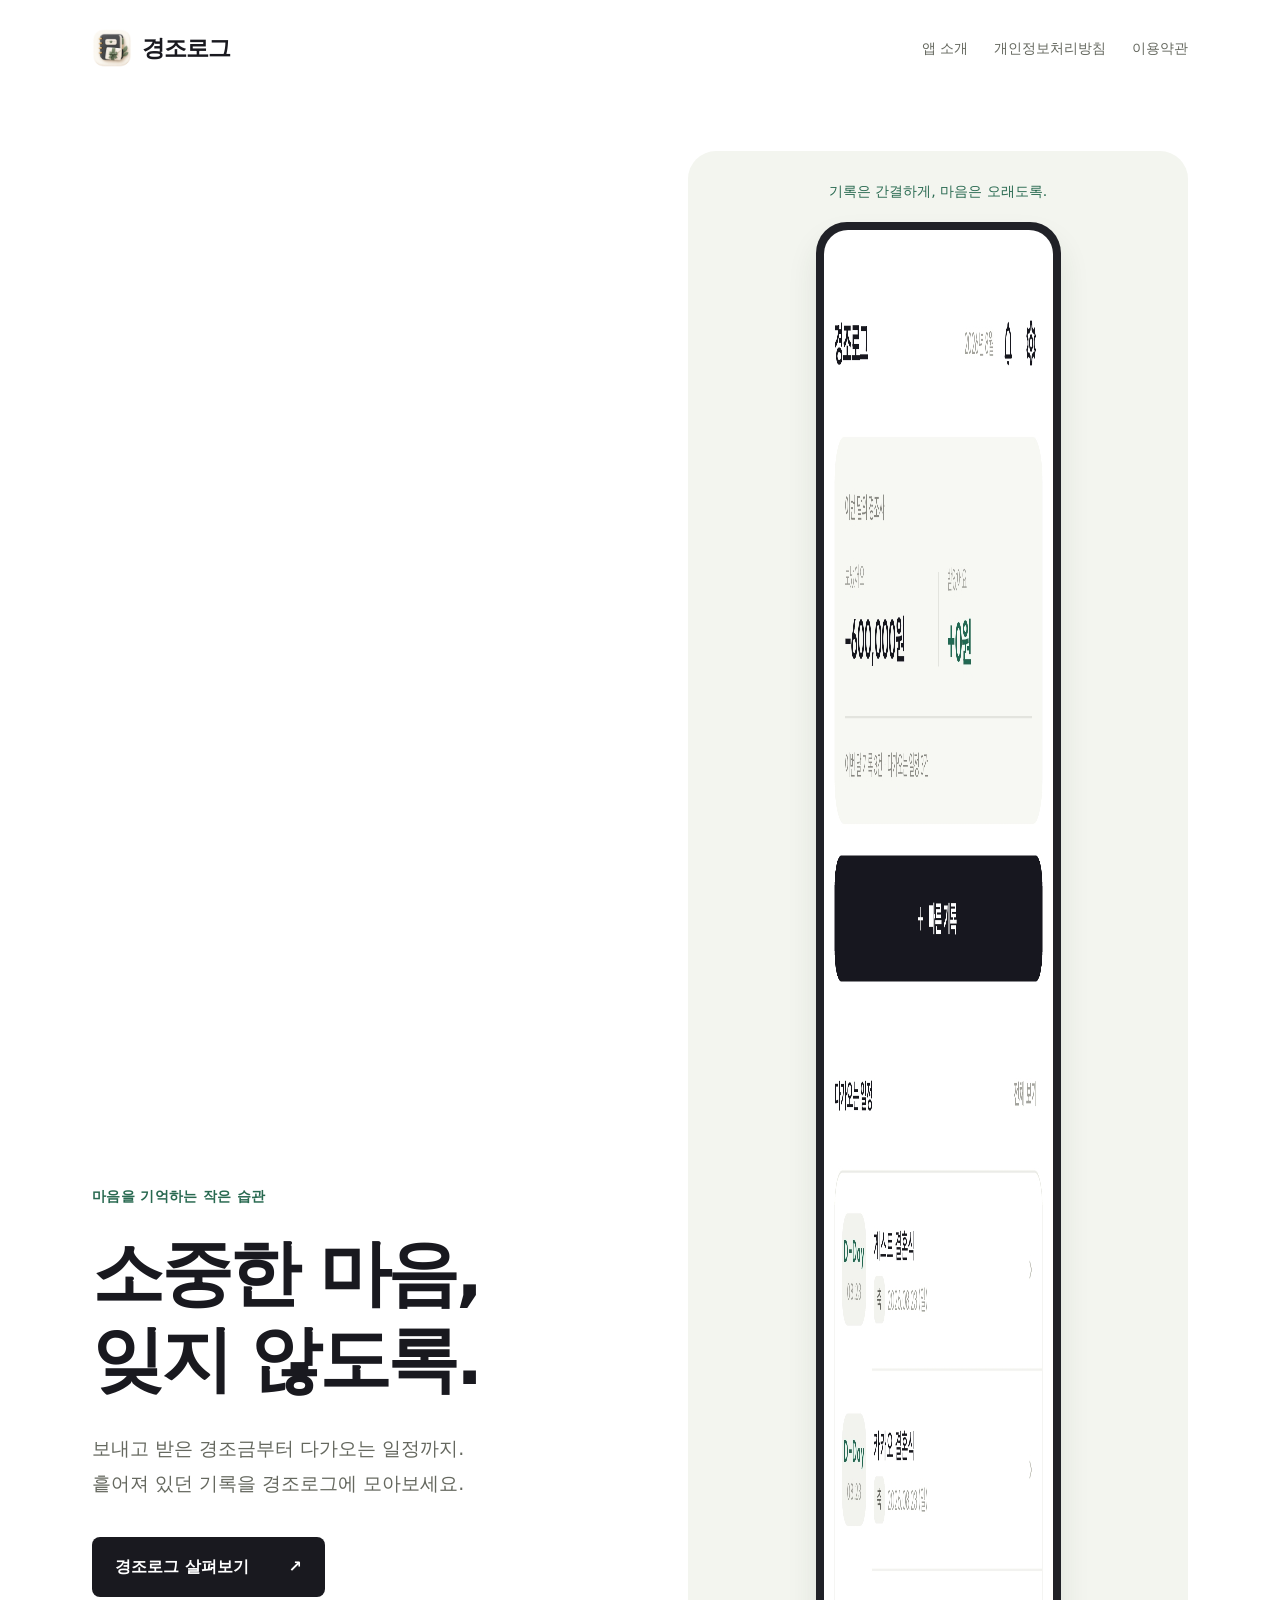
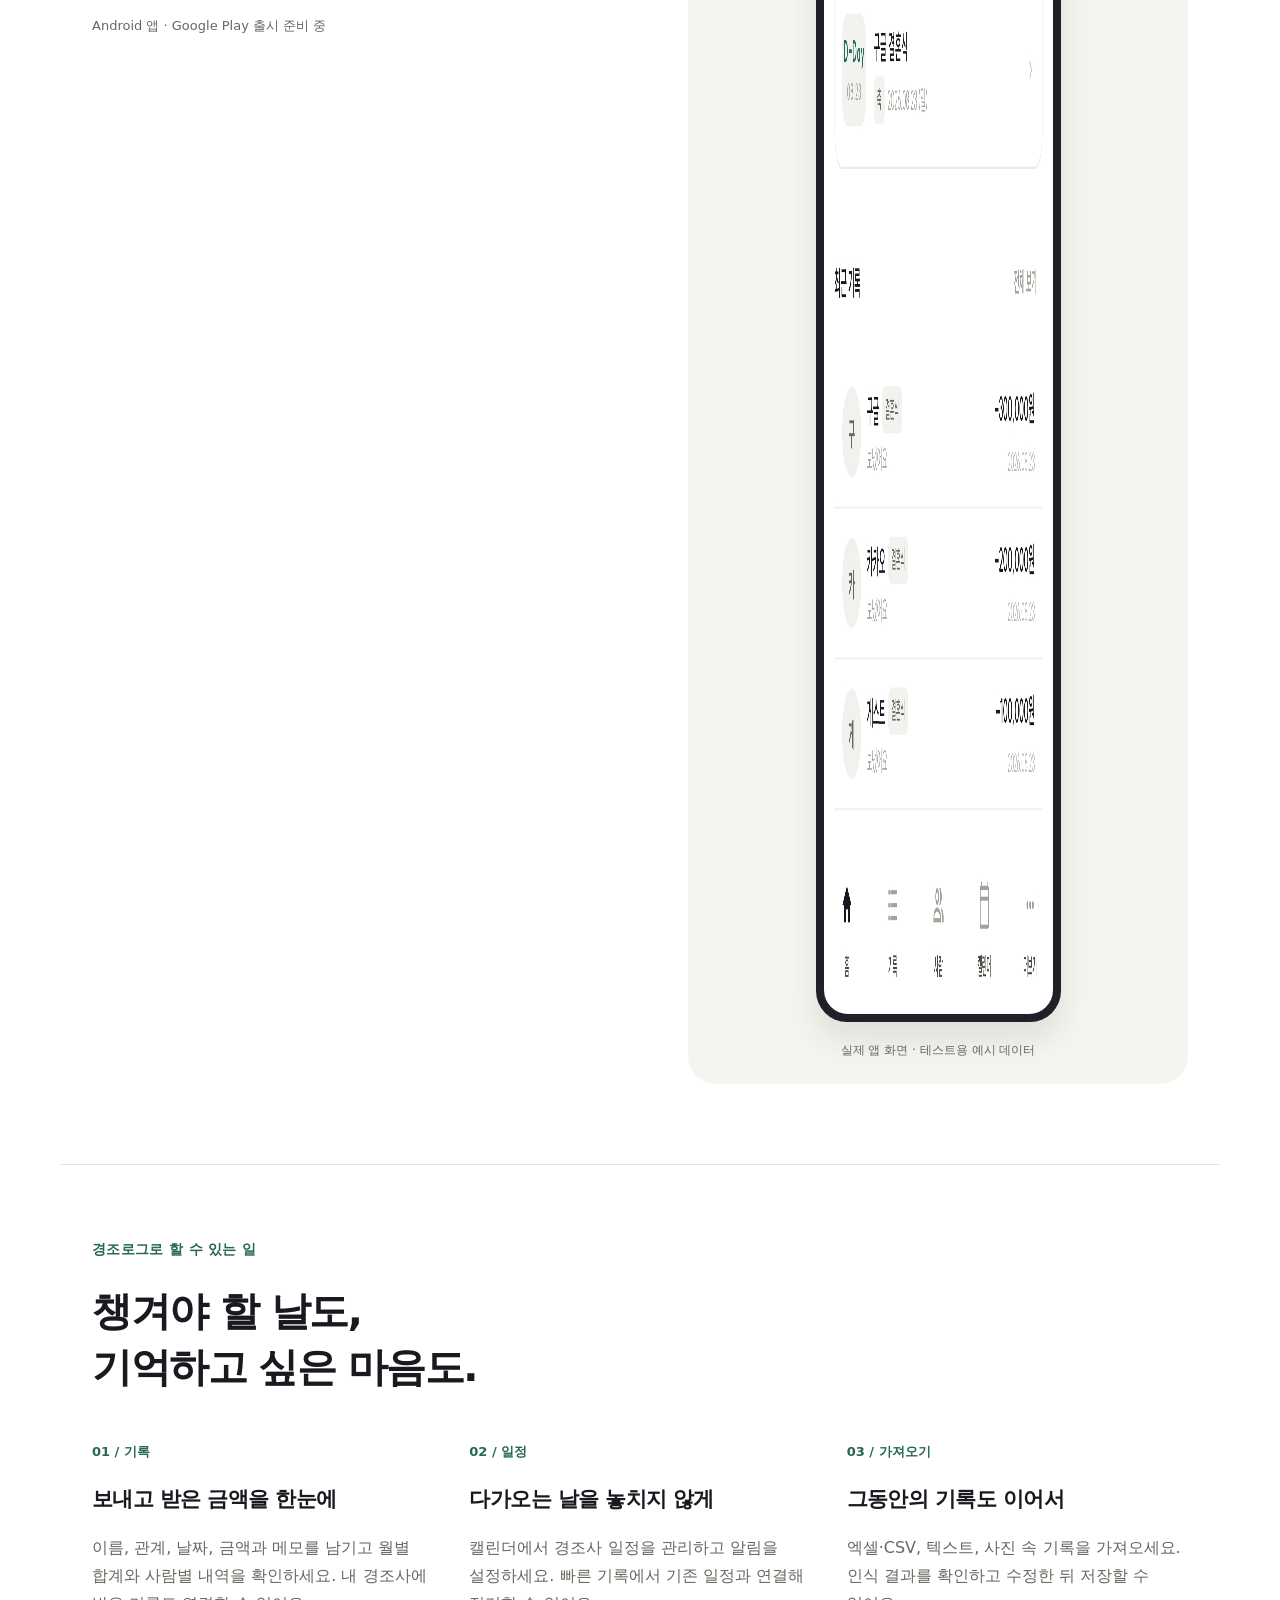
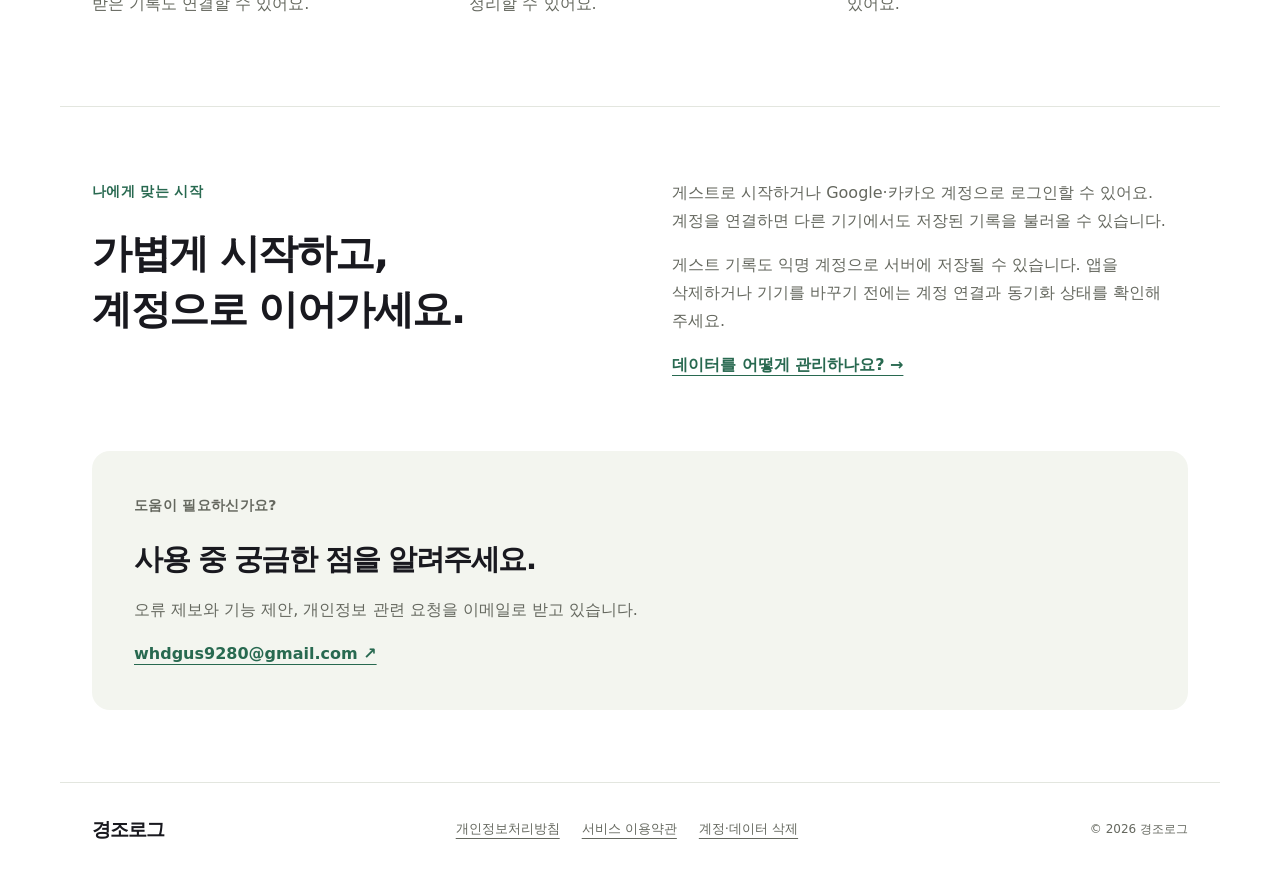
==== index.html @ 10cea5ce "Build Gyeongjolog public website and policy pages" ====
<!doctype html>
<html lang="ko">
<head>
  <meta charset="utf-8"><meta name="viewport" content="width=device-width, initial-scale=1">
  <title>경조로그 — 소중한 마음의 기록</title>
  <meta name="description" content="보내고 받은 마음을 기록하는 경조사 관리 앱. 경조금, 사람별 기록, 일정과 알림을 경조로그에서 관리하세요.">
  <meta name="theme-color" content="#f7f8f4">
  <link rel="icon" href="assets/icon.png"><link rel="stylesheet" href="styles.css">
</head>
<body>
  <header class="header"><a class="brand" href="index.html"><img src="assets/icon.png" alt="" width="40" height="40">경조로그</a><nav aria-label="주 메뉴"><a href="#features">앱 소개</a><a href="privacy.html">개인정보처리방침</a><a href="terms.html">이용약관</a></nav></header>
  <main>
    <section class="hero">
      <div class="hero-copy"><p class="eyebrow">마음을 기억하는 작은 습관</p><h1>소중한 마음,<br>잊지 않도록.</h1><p class="lead">보내고 받은 경조금부터 다가오는 일정까지.<br>흩어져 있던 기록을 경조로그에 모아보세요.</p><a class="button" href="#features">경조로그 살펴보기 <span aria-hidden="true">↗</span></a><p class="release">Android 앱 · Google Play 출시 준비 중</p></div>
      <div class="hero-visual"><span class="visual-caption">기록은 간결하게, 마음은 오래도록.</span><div class="phone"><img src="assets/app-home.jpg" alt="경조로그 실제 홈 화면. 월별 보낸 금액과 받은 금액, 빠른 기록, 다가오는 일정과 최근 기록을 확인할 수 있습니다." width="1080" height="2384"></div><span class="visual-footnote">실제 앱 화면 · 테스트용 예시 데이터</span></div>
    </section>
    <section class="features section" id="features"><p class="eyebrow">경조로그로 할 수 있는 일</p><h2>챙겨야 할 날도,<br>기억하고 싶은 마음도.</h2><div class="feature-grid">
      <article><span class="number">01 / 기록</span><h3>보내고 받은 금액을 한눈에</h3><p>이름, 관계, 날짜, 금액과 메모를 남기고 월별 합계와 사람별 내역을 확인하세요. 내 경조사에 받은 기록도 연결할 수 있어요.</p></article>
      <article><span class="number">02 / 일정</span><h3>다가오는 날을 놓치지 않게</h3><p>캘린더에서 경조사 일정을 관리하고 알림을 설정하세요. 빠른 기록에서 기존 일정과 연결해 정리할 수 있어요.</p></article>
      <article><span class="number">03 / 가져오기</span><h3>그동안의 기록도 이어서</h3><p>엑셀·CSV, 텍스트, 사진 속 기록을 가져오세요. 인식 결과를 확인하고 수정한 뒤 저장할 수 있어요.</p></article>
    </div></section>
    <section class="account section"><div><p class="eyebrow">나에게 맞는 시작</p><h2>가볍게 시작하고,<br>계정으로 이어가세요.</h2></div><div class="account-copy"><p>게스트로 시작하거나 Google·카카오 계정으로 로그인할 수 있어요. 계정을 연결하면 다른 기기에서도 저장된 기록을 불러올 수 있습니다.</p><p>게스트 기록도 익명 계정으로 서버에 저장될 수 있습니다. 앱을 삭제하거나 기기를 바꾸기 전에는 계정 연결과 동기화 상태를 확인해 주세요.</p><a class="text-link" href="privacy.html">데이터를 어떻게 관리하나요? →</a></div></section>
    <section class="contact section"><p class="eyebrow">도움이 필요하신가요?</p><h2>사용 중 궁금한 점을 알려주세요.</h2><p>오류 제보와 기능 제안, 개인정보 관련 요청을 이메일로 받고 있습니다.</p><a class="text-link" href="mailto:whdgus9280@gmail.com">whdgus9280@gmail.com ↗</a></section>
  </main>
  <footer><a class="brand" href="index.html">경조로그</a><div><a href="privacy.html">개인정보처리방침</a><a href="terms.html">서비스 이용약관</a><a href="privacy.html#delete-account">계정·데이터 삭제</a></div><p>© 2026 경조로그</p></footer>
</body></html>
---- styles.css ----
@charset "UTF-8";
:root{--ink:#19191f;--muted:#65685f;--green:#286950;--paper:#fff;--tint:#f3f5ef;--line:#e3e6df}*{box-sizing:border-box}html{scroll-behavior:smooth;scroll-padding-top:28px}body{margin:0;background:var(--paper);color:var(--ink);font-family:"Apple SD Gothic Neo","Malgun Gothic",system-ui,sans-serif;font-size:16px;line-height:1.75;word-break:keep-all}a{color:inherit;text-underline-offset:5px}a:focus-visible{outline:3px solid var(--green);outline-offset:5px}img{max-width:100%;display:block}.header,main,footer{max-width:1160px;margin:auto}.header{min-height:96px;padding:22px 32px;display:flex;align-items:center;justify-content:space-between;gap:24px}.brand{display:flex;gap:10px;align-items:center;font-size:23px;font-weight:800;text-decoration:none;letter-spacing:-1px}.brand img{border-radius:11px}.header nav{display:flex;gap:26px;font-size:14px;color:var(--muted)}nav a{text-decoration:none}nav a:hover,.text-link:hover{color:var(--green)}.hero{display:grid;grid-template-columns:1.1fr 1fr;gap:46px;padding:55px 32px 80px;align-items:center}.eyebrow{font-size:14px;font-weight:700;color:var(--green);letter-spacing:.025em;margin:0 0 22px}h1{font-size:clamp(48px,5.6vw,72px);line-height:1.2;letter-spacing:-3.5px;font-weight:800;margin:0 0 28px}.lead{color:var(--muted);font-size:19px;line-height:1.85;margin:0 0 36px}.button{display:inline-flex;gap:40px;align-items:center;background:var(--ink);color:white;text-decoration:none;padding:16px 23px;border-radius:8px;font-weight:700}.button:hover{background:var(--green)}.release{font-size:13px;color:var(--muted);margin-top:18px}.hero-visual{background:var(--tint);border-radius:28px;padding:28px 35px 23px;display:flex;flex-direction:column;align-items:center;gap:18px}.visual-caption{font-size:14px;color:var(--green)}.phone{width:245px;padding:8px;background:#202127;border-radius:31px;box-shadow:0 18px 30px #2737271a}.phone img{border-radius:24px}.visual-footnote{font-size:12px;color:var(--muted)}.section{padding:72px 32px;border-top:1px solid var(--line)}h2{font-size:clamp(28px,3.5vw,40px);line-height:1.4;letter-spacing:-1.5px;margin:0 0 30px}.feature-grid{display:grid;grid-template-columns:repeat(3,1fr);gap:36px;margin-top:42px}.number{font-size:13px;color:var(--green);font-weight:700}h3{font-size:21px;letter-spacing:-.6px;margin:16px 0 12px}.feature-grid p,.account-copy p,.contact p{color:var(--muted)}.account{display:grid;grid-template-columns:1fr 1fr;gap:64px}.account-copy p:first-child{margin-top:0}.text-link{font-weight:700;color:var(--green);overflow-wrap:anywhere}.contact{background:var(--tint);margin:0 32px 72px;padding:42px;border:0;border-radius:18px}.contact h2{font-size:29px;margin-bottom:15px}footer{padding:30px 32px 40px;border-top:1px solid var(--line);display:flex;flex-wrap:wrap;justify-content:space-between;align-items:center;gap:22px}footer .brand{font-size:19px}footer div{display:flex;flex-wrap:wrap;gap:22px;font-size:13px;color:var(--muted)}footer p{font-size:12px;color:var(--muted);margin:0}.legal{max-width:820px;padding:48px 32px 80px}.legal h1{font-size:42px;letter-spacing:-1.8px;line-height:1.35}.legal .date{font-size:14px;color:var(--muted)}.legal h2{font-size:24px;letter-spacing:-.7px;margin:40px 0 14px}.legal h3{font-size:18px}.legal p,.legal li{color:#464941}.legal li{margin:7px 0}.legal ul,.legal ol{padding-left:24px}.notice{padding:22px 24px;background:var(--tint);border-radius:12px;margin:28px 0}.legal table{width:100%;border-collapse:collapse;font-size:14px}.legal th,.legal td{text-align:left;vertical-align:top;border-bottom:1px solid var(--line);padding:12px 10px}.legal th{background:var(--tint)}.table-wrap{overflow-x:auto}.legal a{color:var(--green)}
@media(max-width:760px){.header{padding:20px;align-items:flex-start;flex-direction:column;gap:12px}.header nav{font-size:13px;gap:18px;flex-wrap:wrap}.hero{grid-template-columns:1fr;padding:36px 20px 50px;gap:35px}h1{letter-spacing:-2px}.lead{font-size:17px}.hero-visual{padding:25px}.phone{width:235px}.section{padding:44px 20px}.feature-grid{grid-template-columns:1fr;gap:25px;margin-top:30px}.feature-grid article+article{border-top:1px solid var(--line);padding-top:25px}.account{grid-template-columns:1fr;gap:0}.contact{margin:0 20px 44px;padding:26px}.contact h2{font-size:26px}footer{padding:28px 20px;flex-direction:column;align-items:flex-start}footer div{gap:15px}.legal{padding:30px 20px 55px}.legal h1{font-size:34px}.legal h2{font-size:22px}}
@media(prefers-reduced-motion:reduce){html{scroll-behavior:auto}}
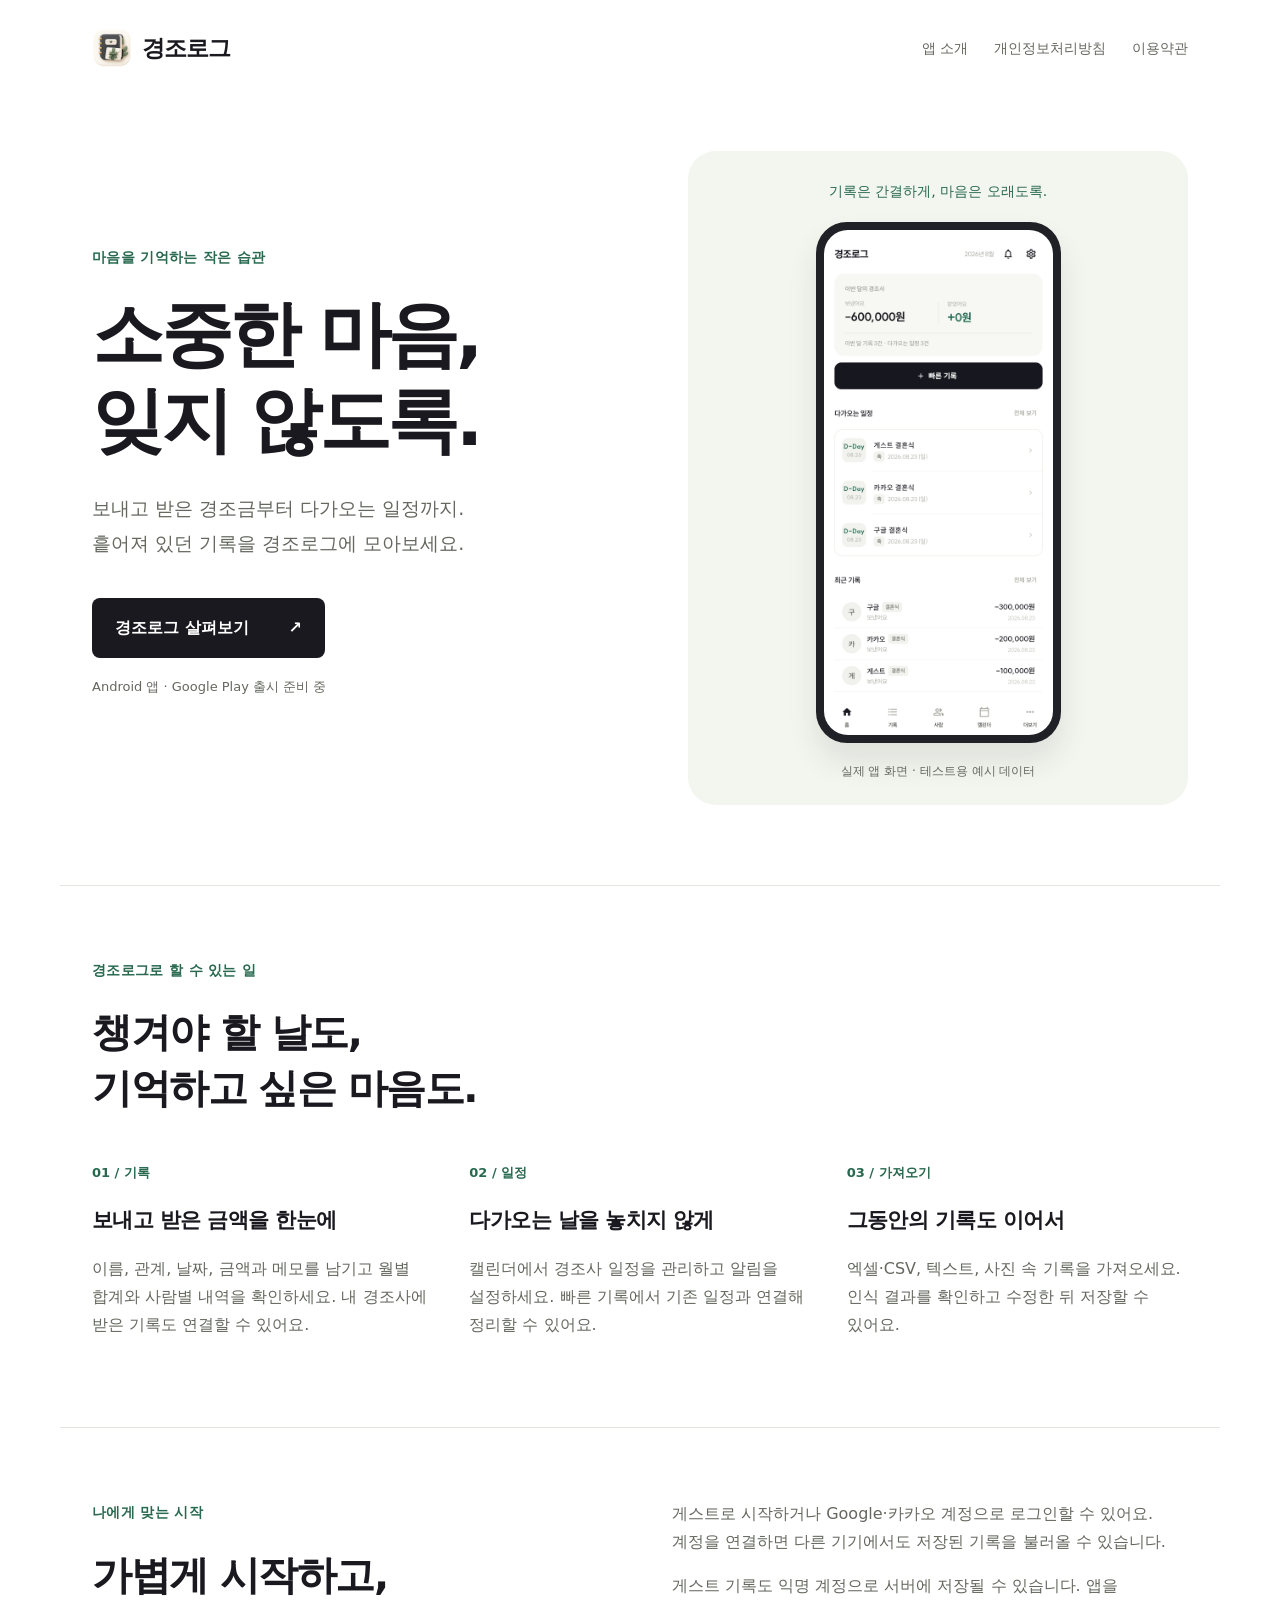
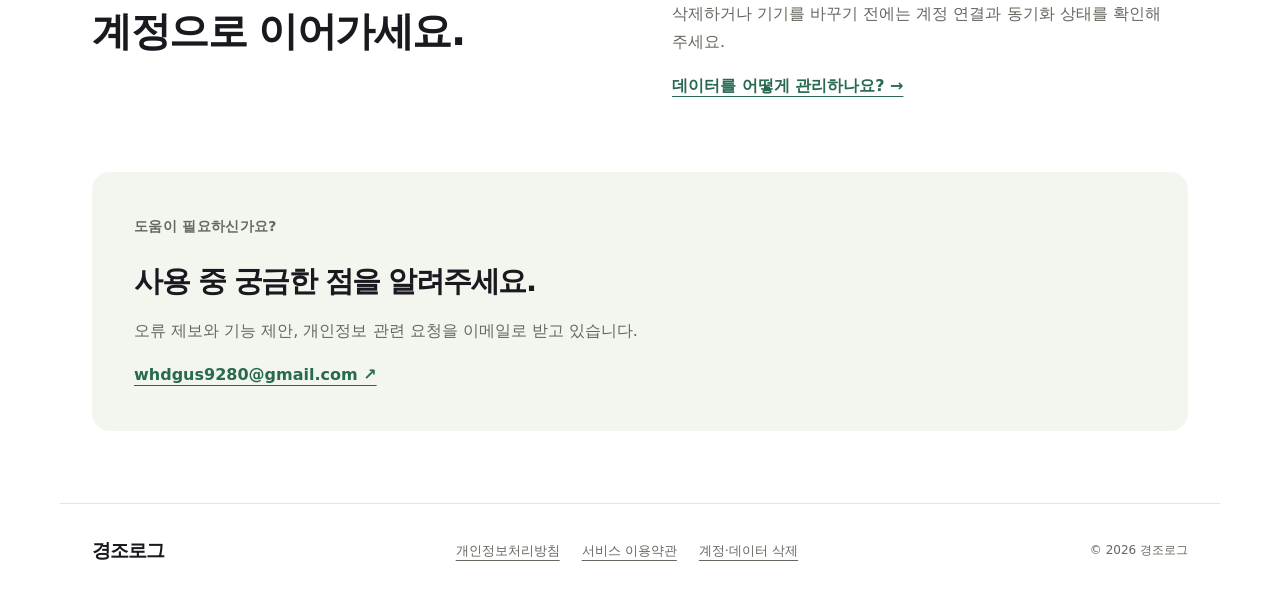
==== commit 92781317: "Refresh homepage stylesheet cache after layout fix" ====
--- a/index.html
+++ b/index.html
@@ -5,7 +5,7 @@
   <title>경조로그 — 소중한 마음의 기록</title>
   <meta name="description" content="보내고 받은 마음을 기록하는 경조사 관리 앱. 경조금, 사람별 기록, 일정과 알림을 경조로그에서 관리하세요.">
   <meta name="theme-color" content="#f7f8f4">
-  <link rel="icon" href="assets/icon.png"><link rel="stylesheet" href="styles.css">
+  <link rel="icon" href="assets/icon.png"><link rel="stylesheet" href="styles.css?v=2">
 </head>
 <body>
   <header class="header"><a class="brand" href="index.html"><img src="assets/icon.png" alt="" width="40" height="40">경조로그</a><nav aria-label="주 메뉴"><a href="#features">앱 소개</a><a href="privacy.html">개인정보처리방침</a><a href="terms.html">이용약관</a></nav></header>
--- a/styles.css
+++ b/styles.css
@@ -1,4 +1,5 @@
 @charset "UTF-8";
+img{height:auto}
 :root{--ink:#19191f;--muted:#65685f;--green:#286950;--paper:#fff;--tint:#f3f5ef;--line:#e3e6df}*{box-sizing:border-box}html{scroll-behavior:smooth;scroll-padding-top:28px}body{margin:0;background:var(--paper);color:var(--ink);font-family:"Apple SD Gothic Neo","Malgun Gothic",system-ui,sans-serif;font-size:16px;line-height:1.75;word-break:keep-all}a{color:inherit;text-underline-offset:5px}a:focus-visible{outline:3px solid var(--green);outline-offset:5px}img{max-width:100%;display:block}.header,main,footer{max-width:1160px;margin:auto}.header{min-height:96px;padding:22px 32px;display:flex;align-items:center;justify-content:space-between;gap:24px}.brand{display:flex;gap:10px;align-items:center;font-size:23px;font-weight:800;text-decoration:none;letter-spacing:-1px}.brand img{border-radius:11px}.header nav{display:flex;gap:26px;font-size:14px;color:var(--muted)}nav a{text-decoration:none}nav a:hover,.text-link:hover{color:var(--green)}.hero{display:grid;grid-template-columns:1.1fr 1fr;gap:46px;padding:55px 32px 80px;align-items:center}.eyebrow{font-size:14px;font-weight:700;color:var(--green);letter-spacing:.025em;margin:0 0 22px}h1{font-size:clamp(48px,5.6vw,72px);line-height:1.2;letter-spacing:-3.5px;font-weight:800;margin:0 0 28px}.lead{color:var(--muted);font-size:19px;line-height:1.85;margin:0 0 36px}.button{display:inline-flex;gap:40px;align-items:center;background:var(--ink);color:white;text-decoration:none;padding:16px 23px;border-radius:8px;font-weight:700}.button:hover{background:var(--green)}.release{font-size:13px;color:var(--muted);margin-top:18px}.hero-visual{background:var(--tint);border-radius:28px;padding:28px 35px 23px;display:flex;flex-direction:column;align-items:center;gap:18px}.visual-caption{font-size:14px;color:var(--green)}.phone{width:245px;padding:8px;background:#202127;border-radius:31px;box-shadow:0 18px 30px #2737271a}.phone img{border-radius:24px}.visual-footnote{font-size:12px;color:var(--muted)}.section{padding:72px 32px;border-top:1px solid var(--line)}h2{font-size:clamp(28px,3.5vw,40px);line-height:1.4;letter-spacing:-1.5px;margin:0 0 30px}.feature-grid{display:grid;grid-template-columns:repeat(3,1fr);gap:36px;margin-top:42px}.number{font-size:13px;color:var(--green);font-weight:700}h3{font-size:21px;letter-spacing:-.6px;margin:16px 0 12px}.feature-grid p,.account-copy p,.contact p{color:var(--muted)}.account{display:grid;grid-template-columns:1fr 1fr;gap:64px}.account-copy p:first-child{margin-top:0}.text-link{font-weight:700;color:var(--green);overflow-wrap:anywhere}.contact{background:var(--tint);margin:0 32px 72px;padding:42px;border:0;border-radius:18px}.contact h2{font-size:29px;margin-bottom:15px}footer{padding:30px 32px 40px;border-top:1px solid var(--line);display:flex;flex-wrap:wrap;justify-content:space-between;align-items:center;gap:22px}footer .brand{font-size:19px}footer div{display:flex;flex-wrap:wrap;gap:22px;font-size:13px;color:var(--muted)}footer p{font-size:12px;color:var(--muted);margin:0}.legal{max-width:820px;padding:48px 32px 80px}.legal h1{font-size:42px;letter-spacing:-1.8px;line-height:1.35}.legal .date{font-size:14px;color:var(--muted)}.legal h2{font-size:24px;letter-spacing:-.7px;margin:40px 0 14px}.legal h3{font-size:18px}.legal p,.legal li{color:#464941}.legal li{margin:7px 0}.legal ul,.legal ol{padding-left:24px}.notice{padding:22px 24px;background:var(--tint);border-radius:12px;margin:28px 0}.legal table{width:100%;border-collapse:collapse;font-size:14px}.legal th,.legal td{text-align:left;vertical-align:top;border-bottom:1px solid var(--line);padding:12px 10px}.legal th{background:var(--tint)}.table-wrap{overflow-x:auto}.legal a{color:var(--green)}
 @media(max-width:760px){.header{padding:20px;align-items:flex-start;flex-direction:column;gap:12px}.header nav{font-size:13px;gap:18px;flex-wrap:wrap}.hero{grid-template-columns:1fr;padding:36px 20px 50px;gap:35px}h1{letter-spacing:-2px}.lead{font-size:17px}.hero-visual{padding:25px}.phone{width:235px}.section{padding:44px 20px}.feature-grid{grid-template-columns:1fr;gap:25px;margin-top:30px}.feature-grid article+article{border-top:1px solid var(--line);padding-top:25px}.account{grid-template-columns:1fr;gap:0}.contact{margin:0 20px 44px;padding:26px}.contact h2{font-size:26px}footer{padding:28px 20px;flex-direction:column;align-items:flex-start}footer div{gap:15px}.legal{padding:30px 20px 55px}.legal h1{font-size:34px}.legal h2{font-size:22px}}
 @media(prefers-reduced-motion:reduce){html{scroll-behavior:auto}}
